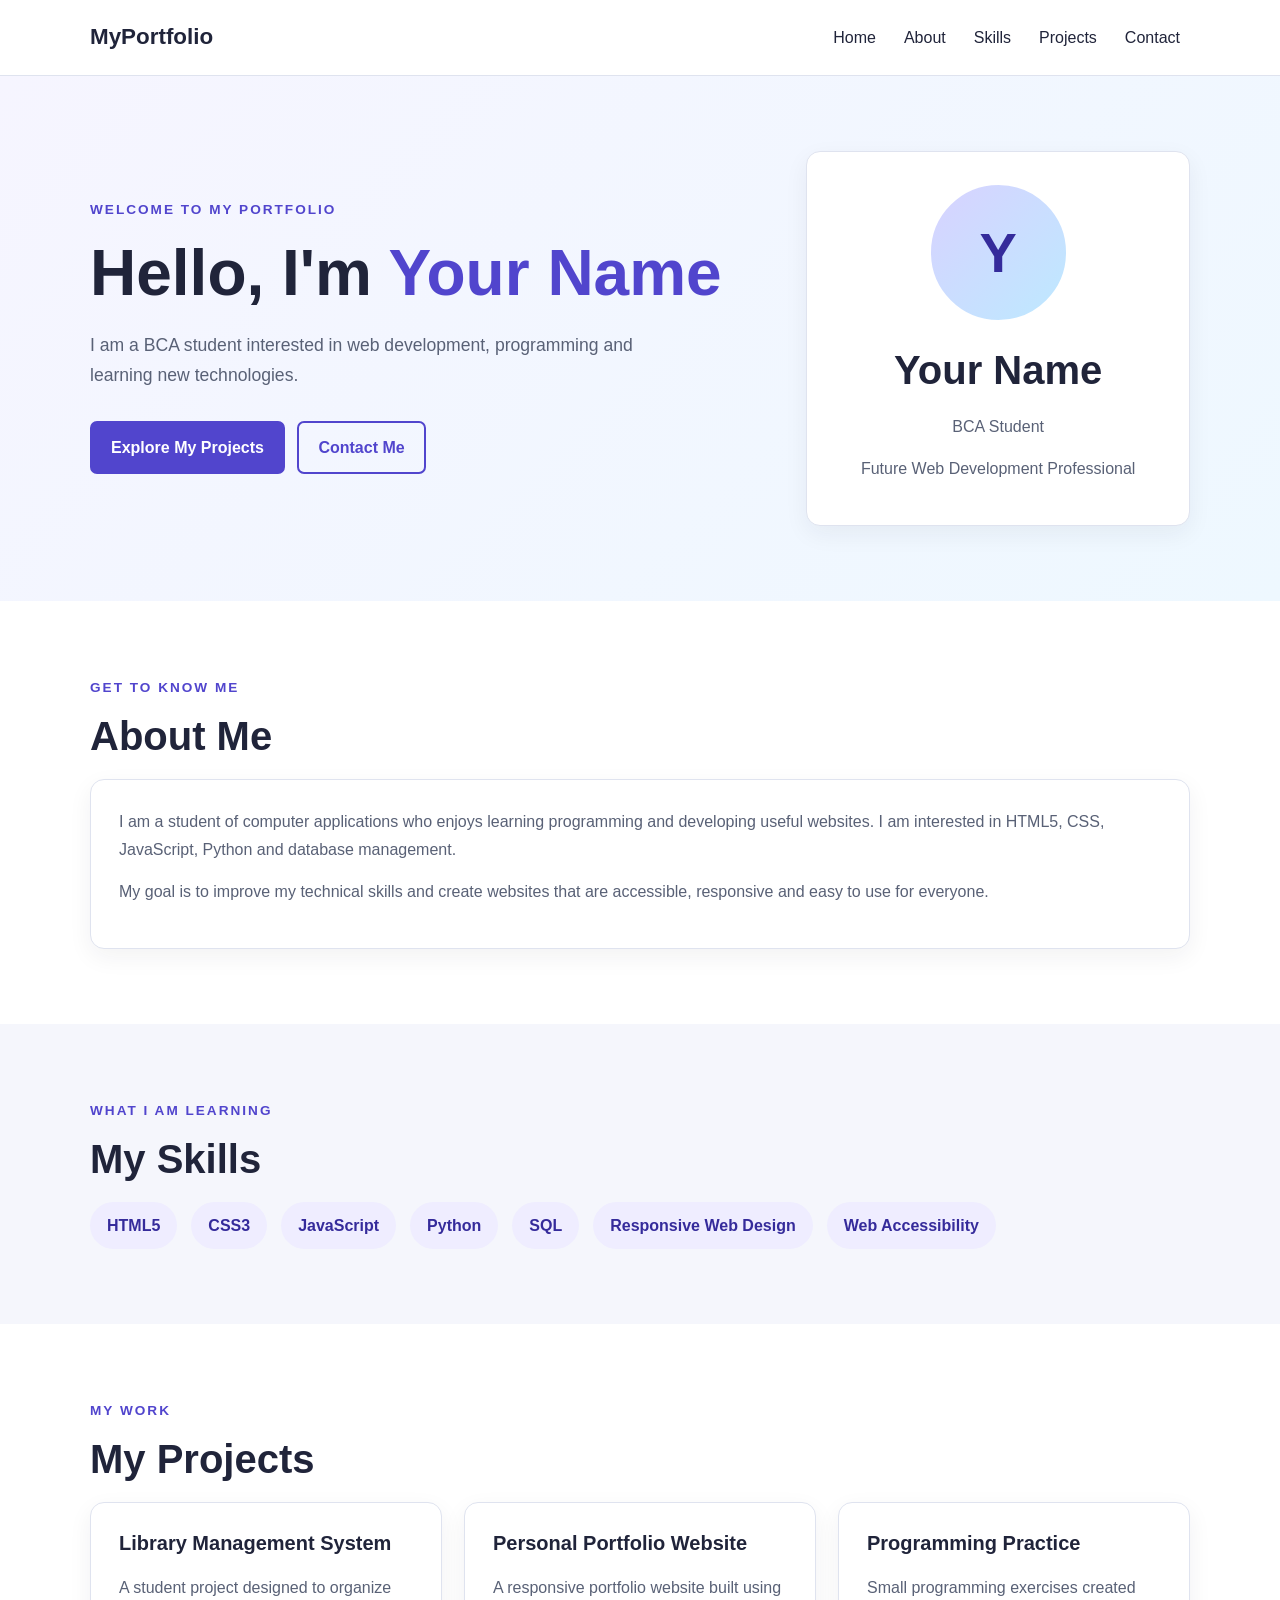
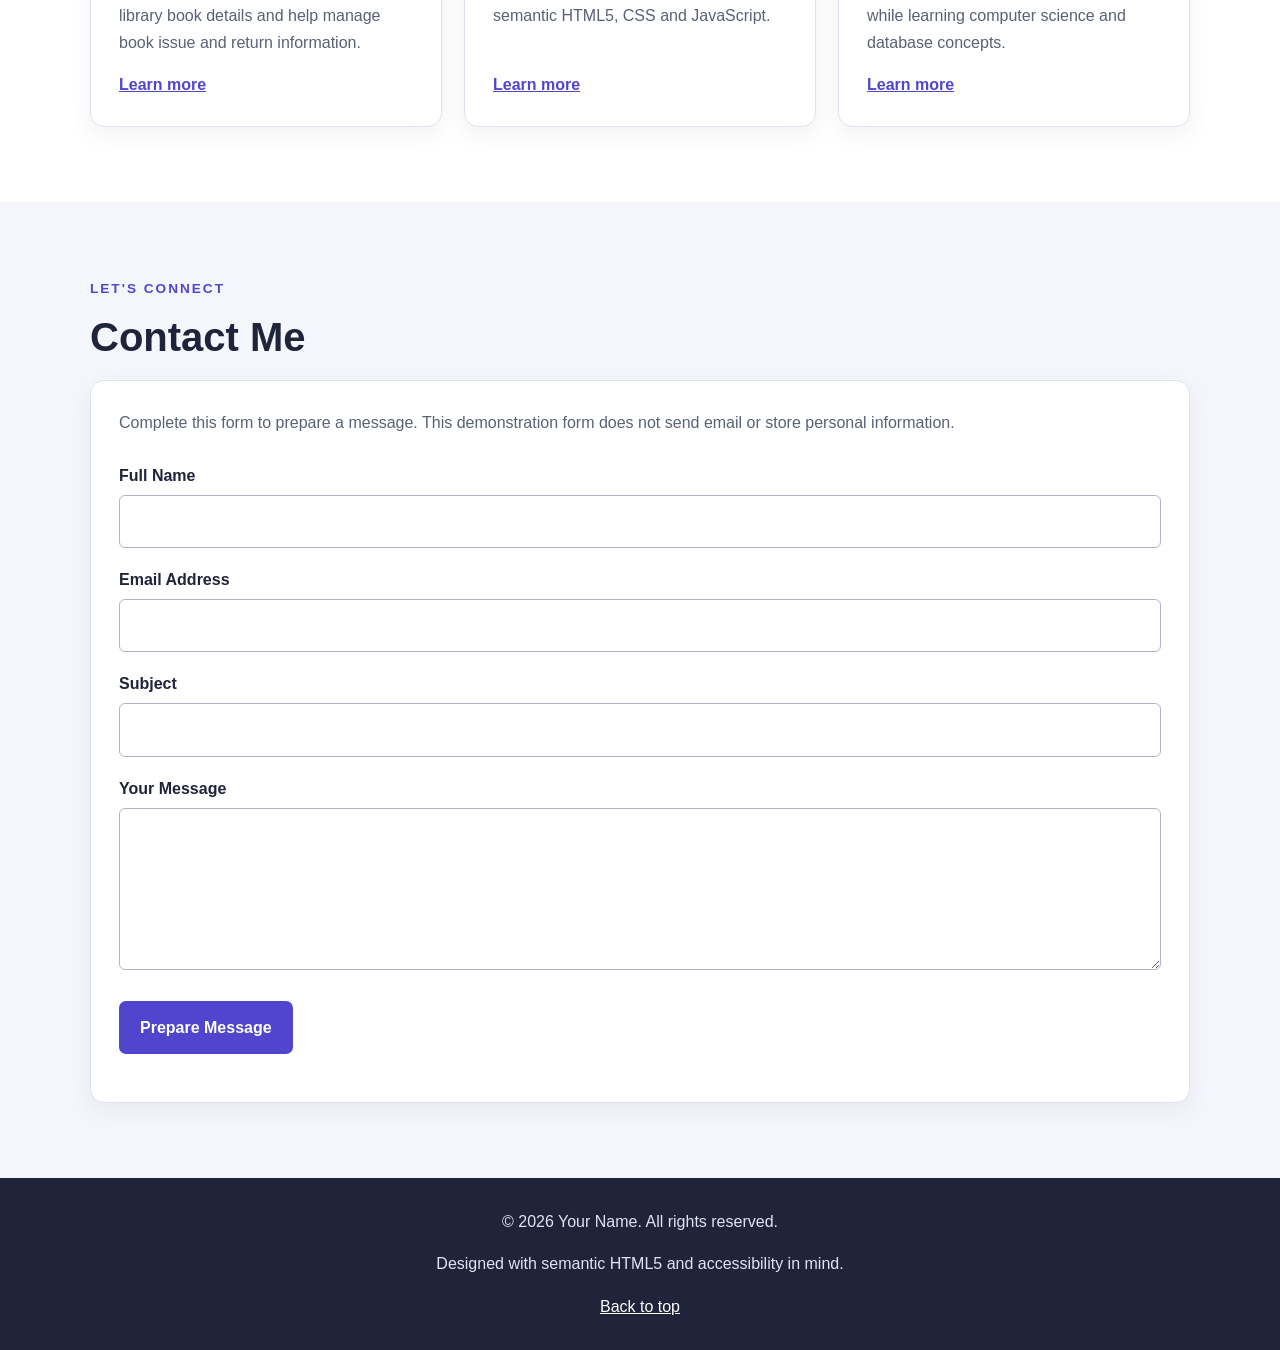
==== index.html @ eb57e6b4 "Add files via upload" ====
<!DOCTYPE html>
<html lang="en">
<head>
    <meta charset="UTF-8">
    <meta name="viewport" content="width=device-width, initial-scale=1.0">

    <meta name="description" content="Welcome to my personal portfolio. Explore my education, skills, projects and contact information.">
    <meta name="keywords" content="personal portfolio, HTML5, web development, student projects">
    <meta name="author" content="Your Name">
    <meta name="robots" content="index, follow">

    <title>My Personal Portfolio | Home</title>

    <link rel="stylesheet" href="style.css">
    <script src="script.js" defer></script>
</head>

<body>
    <a class="skip-link" href="#main-content">Skip to main content</a>

    <header class="site-header">
        <div class="container header-content">
            <a class="logo" href="#home" aria-label="My Portfolio home">
                MyPortfolio
            </a>

            <nav aria-label="Main navigation">
                <ul class="nav-links">
                    <li><a href="#home">Home</a></li>
                    <li><a href="#about">About</a></li>
                    <li><a href="#skills">Skills</a></li>
                    <li><a href="#projects">Projects</a></li>
                    <li><a href="#contact">Contact</a></li>
                </ul>
            </nav>
        </div>
    </header>

    <main id="main-content">
        <section id="home" class="hero section" aria-labelledby="home-title">
            <div class="container hero-content">
                <div class="hero-text">
                    <p class="eyebrow">WELCOME TO MY PORTFOLIO</p>
                    <h1 id="home-title">Hello, I'm <span>Your Name</span></h1>
                    <p class="hero-description">
                        I am a BCA student interested in web development,
                        programming and learning new technologies.
                    </p>

                    <a class="button" href="#projects">Explore My Projects</a>
                    <a class="button button-outline" href="#contact">Contact Me</a>
                </div>

                <div class="profile-card">
                    <div class="profile-avatar" role="img"
                         aria-label="Decorative profile avatar with letter Y">
                        Y
                    </div>
                    <h2>Your Name</h2>
                    <p>BCA Student</p>
                    <p>Future Web Development Professional</p>
                </div>
            </div>
        </section>

        <section id="about" class="section" aria-labelledby="about-title">
            <div class="container">
                <p class="eyebrow">GET TO KNOW ME</p>
                <h2 id="about-title">About Me</h2>

                <div class="content-card">
                    <p>
                        I am a student of computer applications who enjoys
                        learning programming and developing useful websites.
                        I am interested in HTML5, CSS, JavaScript, Python
                        and database management.
                    </p>
                    <p>
                        My goal is to improve my technical skills and create
                        websites that are accessible, responsive and easy
                        to use for everyone.
                    </p>
                </div>
            </div>
        </section>

        <section id="skills" class="section section-light"
                 aria-labelledby="skills-title">
            <div class="container">
                <p class="eyebrow">WHAT I AM LEARNING</p>
                <h2 id="skills-title">My Skills</h2>

                <ul class="skills-list" aria-label="Technical skills">
                    <li>HTML5</li>
                    <li>CSS3</li>
                    <li>JavaScript</li>
                    <li>Python</li>
                    <li>SQL</li>
                    <li>Responsive Web Design</li>
                    <li>Web Accessibility</li>
                </ul>
            </div>
        </section>

        <section id="projects" class="section"
                 aria-labelledby="projects-title">
            <div class="container">
                <p class="eyebrow">MY WORK</p>
                <h2 id="projects-title">My Projects</h2>

                <div class="project-grid">
                    <article class="project-card">
                        <h3>Library Management System</h3>
                        <p>
                            A student project designed to organize library
                            book details and help manage book issue and
                            return information.
                        </p>
                        <a href="#contact"
                           aria-label="Contact me about the Library Management System">
                            Learn more
                        </a>
                    </article>

                    <article class="project-card">
                        <h3>Personal Portfolio Website</h3>
                        <p>
                            A responsive portfolio website built using
                            semantic HTML5, CSS and JavaScript.
                        </p>
                        <a href="#contact"
                           aria-label="Contact me about the Personal Portfolio Website">
                            Learn more
                        </a>
                    </article>

                    <article class="project-card">
                        <h3>Programming Practice</h3>
                        <p>
                            Small programming exercises created while
                            learning computer science and database concepts.
                        </p>
                        <a href="#contact"
                           aria-label="Contact me about programming practice projects">
                            Learn more
                        </a>
                    </article>
                </div>
            </div>
        </section>

        <section id="contact" class="section section-light"
                 aria-labelledby="contact-title">
            <div class="container">
                <p class="eyebrow">LET'S CONNECT</p>
                <h2 id="contact-title">Contact Me</h2>

                <div class="content-card">
                    <p>
                        Complete this form to prepare a message.
                        This demonstration form does not send email
                        or store personal information.
                    </p>

                    <form id="contact-form">
                        <div class="form-group">
                            <label for="name">Full Name</label>
                            <input type="text" id="name" name="name"
                                   autocomplete="name" required>
                        </div>

                        <div class="form-group">
                            <label for="email">Email Address</label>
                            <input type="email" id="email" name="email"
                                   autocomplete="email" required>
                        </div>

                        <div class="form-group">
                            <label for="subject">Subject</label>
                            <input type="text" id="subject" name="subject"
                                   required>
                        </div>

                        <div class="form-group">
                            <label for="message">Your Message</label>
                            <textarea id="message" name="message"
                                      rows="5" required></textarea>
                        </div>

                        <button class="button" type="submit">
                            Prepare Message
                        </button>

                        <p id="form-status" class="form-status"
                           role="status" aria-live="polite"></p>
                    </form>
                </div>
            </div>
        </section>
    </main>

    <footer class="site-footer">
        <div class="container">
            <p>
                &copy; <span id="year">2026</span>
                Your Name. All rights reserved.
            </p>
            <p>Designed with semantic HTML5 and accessibility in mind.</p>
            <a href="#home">Back to top</a>
        </div>
    </footer>
</body>
</html>
---- style.css ----
/* General page settings */
:root {
    --primary: #5145cd;
    --primary-dark: #352b9b;
    --heading: #20243a;
    --text: #596176;
    --background: #f5f6fc;
    --white: #ffffff;
    --border: #dfe3ef;
    --focus: #ff9f1c;
}

* {
    margin: 0;
    padding: 0;
    box-sizing: border-box;
}

html {
    scroll-behavior: smooth;
    scroll-padding-top: 90px;
}

body {
    font-family: Arial, Helvetica, sans-serif;
    font-size: 16px;
    line-height: 1.7;
    color: var(--heading);
    background: var(--white);
}

a {
    color: var(--primary);
}

a:focus-visible,
button:focus-visible,
input:focus-visible,
textarea:focus-visible {
    outline: 3px solid var(--focus);
    outline-offset: 4px;
}

.container {
    width: min(1100px, 90%);
    margin: 0 auto;
}

.section {
    padding: 75px 0;
}

.section-light {
    background: var(--background);
}

h1,
h2,
h3 {
    line-height: 1.25;
    margin-bottom: 18px;
}

h1 {
    font-size: clamp(2.2rem, 5vw, 4rem);
}

h2 {
    font-size: clamp(1.8rem, 4vw, 2.5rem);
}

h3 {
    font-size: 1.25rem;
}

p {
    color: var(--text);
    margin-bottom: 15px;
}

.skip-link {
    position: absolute;
    top: -100px;
    left: 15px;
    z-index: 1000;
    padding: 12px 18px;
    color: white;
    background: #172554;
    border-radius: 6px;
}

.skip-link:focus {
    top: 15px;
}

/* Header and navigation */
.site-header {
    position: sticky;
    top: 0;
    z-index: 100;
    background: var(--white);
    border-bottom: 1px solid var(--border);
}

.header-content {
    min-height: 75px;
    display: flex;
    justify-content: space-between;
    align-items: center;
    gap: 20px;
}

.logo {
    font-size: 1.4rem;
    font-weight: 800;
    text-decoration: none;
    color: var(--heading);
}

.nav-links {
    display: flex;
    flex-wrap: wrap;
    gap: 8px;
    list-style: none;
}

.nav-links a {
    display: inline-block;
    padding: 8px 10px;
    text-decoration: none;
    color: var(--heading);
    border-radius: 6px;
}

.nav-links a:hover {
    color: var(--primary);
    background: #efedff;
}

/* Home section */
.hero {
    background: linear-gradient(135deg, #f6f5ff, #eef8ff);
}

.hero-content {
    display: grid;
    grid-template-columns: 1.4fr 0.8fr;
    align-items: center;
    gap: 45px;
}

.eyebrow {
    color: var(--primary);
    font-weight: bold;
    letter-spacing: 2px;
    font-size: 0.85rem;
    margin-bottom: 12px;
}

.hero h1 span {
    color: var(--primary);
}

.hero-description {
    max-width: 600px;
    font-size: 1.1rem;
    margin-bottom: 25px;
}

.button {
    display: inline-block;
    border: 2px solid var(--primary);
    background: var(--primary);
    color: var(--white);
    padding: 11px 19px;
    border-radius: 7px;
    text-decoration: none;
    font: inherit;
    font-weight: bold;
    cursor: pointer;
    margin: 5px 8px 5px 0;
}

.button:hover {
    background: var(--primary-dark);
    border-color: var(--primary-dark);
}

.button-outline {
    background: transparent;
    color: var(--primary);
}

.button-outline:hover {
    color: white;
}

.profile-card,
.content-card,
.project-card {
    background: var(--white);
    border: 1px solid var(--border);
    border-radius: 14px;
    padding: 28px;
    box-shadow: 0 8px 25px rgba(32, 36, 58, 0.06);
}

.profile-card {
    text-align: center;
}

.profile-avatar {
    width: 145px;
    height: 145px;
    display: grid;
    place-items: center;
    margin: 0 auto 20px;
    border-radius: 50%;
    background: linear-gradient(135deg, #d8d2ff, #bde9ff);
    color: var(--primary-dark);
    border: 5px solid white;
    font-size: 3.5rem;
    font-weight: bold;
}

/* Skills */
.skills-list {
    display: flex;
    flex-wrap: wrap;
    gap: 14px;
    list-style: none;
}

.skills-list li {
    background: #efedff;
    color: var(--primary-dark);
    padding: 10px 17px;
    border-radius: 25px;
    font-weight: bold;
}

/* Projects */
.project-grid {
    display: grid;
    grid-template-columns: repeat(3, minmax(0, 1fr));
    gap: 22px;
}

.project-card {
    display: flex;
    flex-direction: column;
    align-items: flex-start;
}

.project-card p {
    flex-grow: 1;
}

.project-card a {
    font-weight: bold;
}

/* Contact form */
form {
    margin-top: 25px;
}

.form-group {
    margin-bottom: 18px;
}

label {
    display: block;
    margin-bottom: 6px;
    font-weight: bold;
}

input,
textarea {
    width: 100%;
    padding: 12px;
    border: 1px solid #aeb5c8;
    border-radius: 6px;
    background: white;
    color: var(--heading);
    font: inherit;
}

textarea {
    resize: vertical;
}

.form-status {
    margin-top: 15px;
    font-weight: bold;
}

/* Footer */
.site-footer {
    background: #20243a;
    color: white;
    text-align: center;
    padding: 30px 0;
}

.site-footer p {
    color: #e0e4f2;
}

.site-footer a {
    color: white;
}

/* Responsive layout */
@media (max-width: 760px) {
    .header-content {
        flex-direction: column;
        justify-content: center;
        padding: 15px 0;
    }

    .nav-links {
        justify-content: center;
    }

    .hero-content {
        grid-template-columns: 1fr;
    }

    .project-grid {
        grid-template-columns: 1fr;
    }

    .section {
        padding: 50px 0;
    }

    .profile-card {
        max-width: 420px;
        width: 100%;
        margin: 0 auto;
    }
}

@media (prefers-reduced-motion: reduce) {
    html {
        scroll-behavior: auto;
    }

    *,
    *::before,
    *::after {
        animation-duration: 0.01ms !important;
        transition-duration: 0.01ms !important;
    }
}
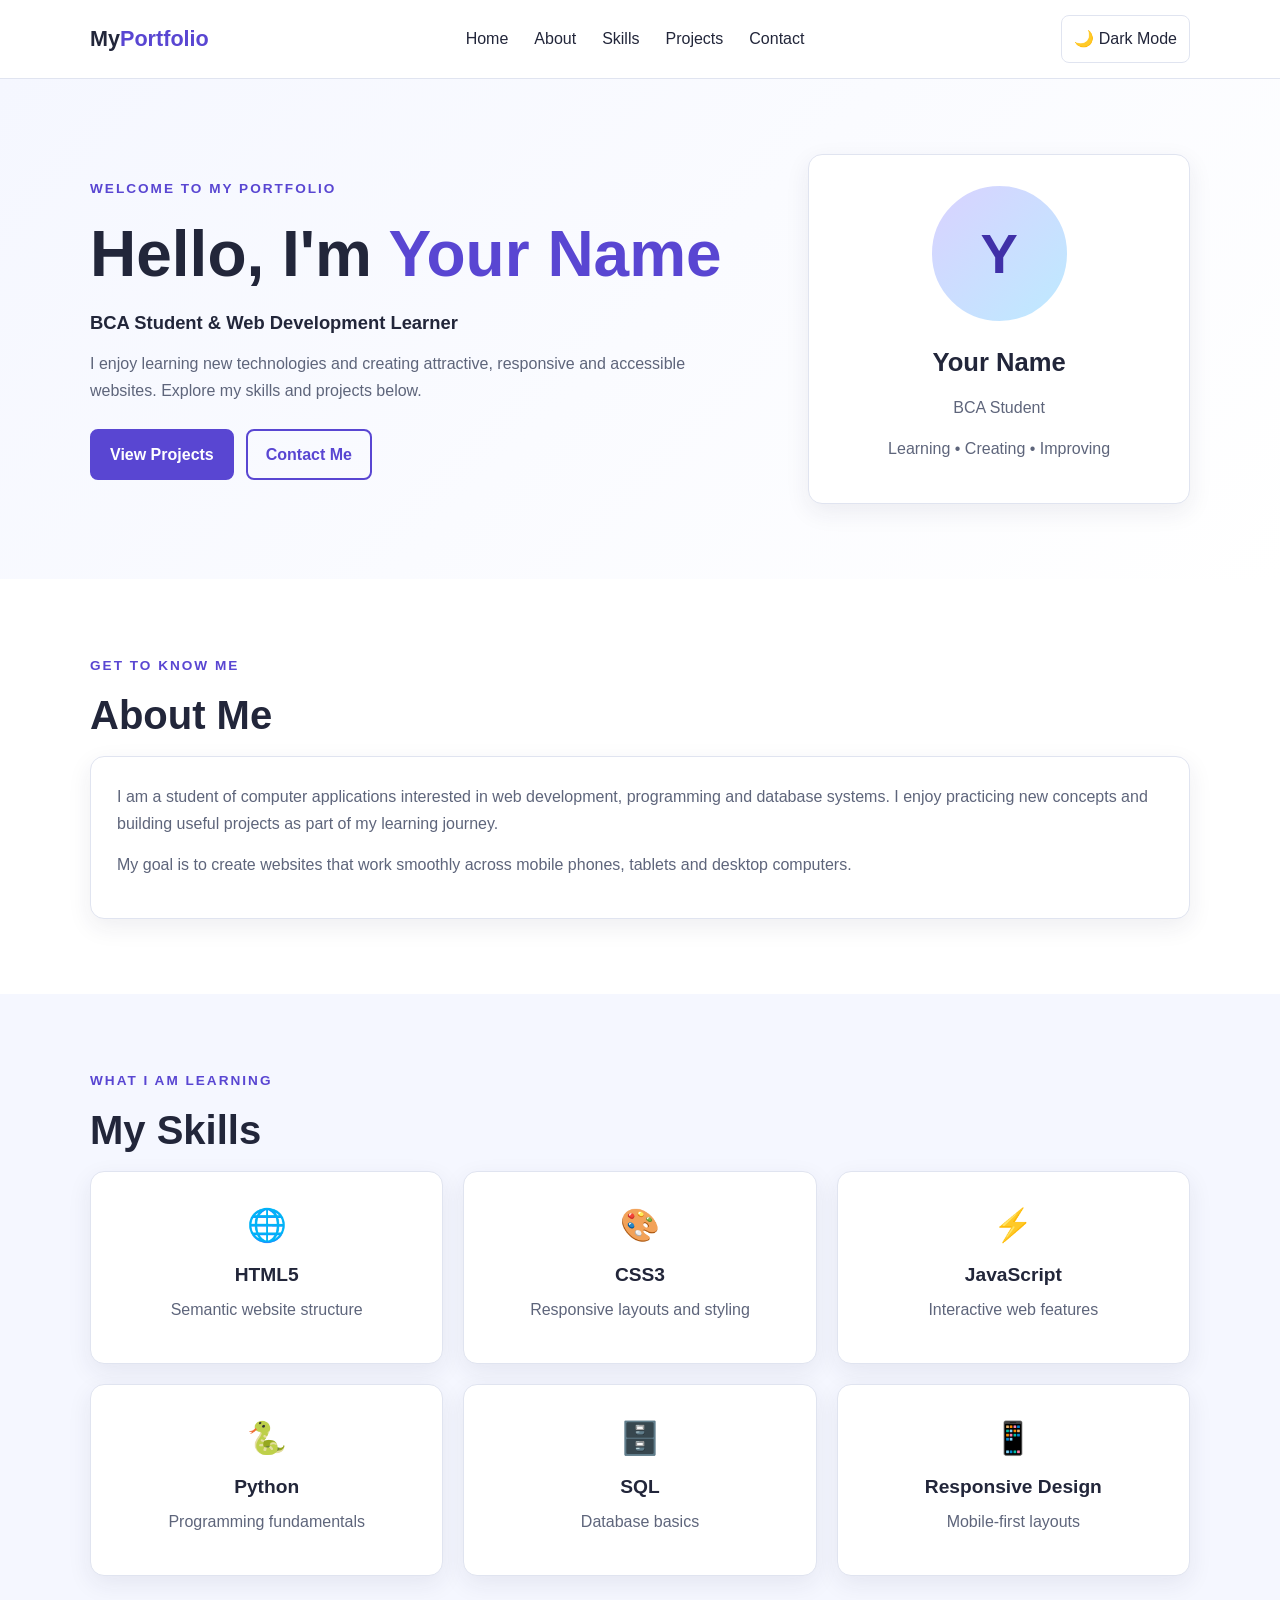
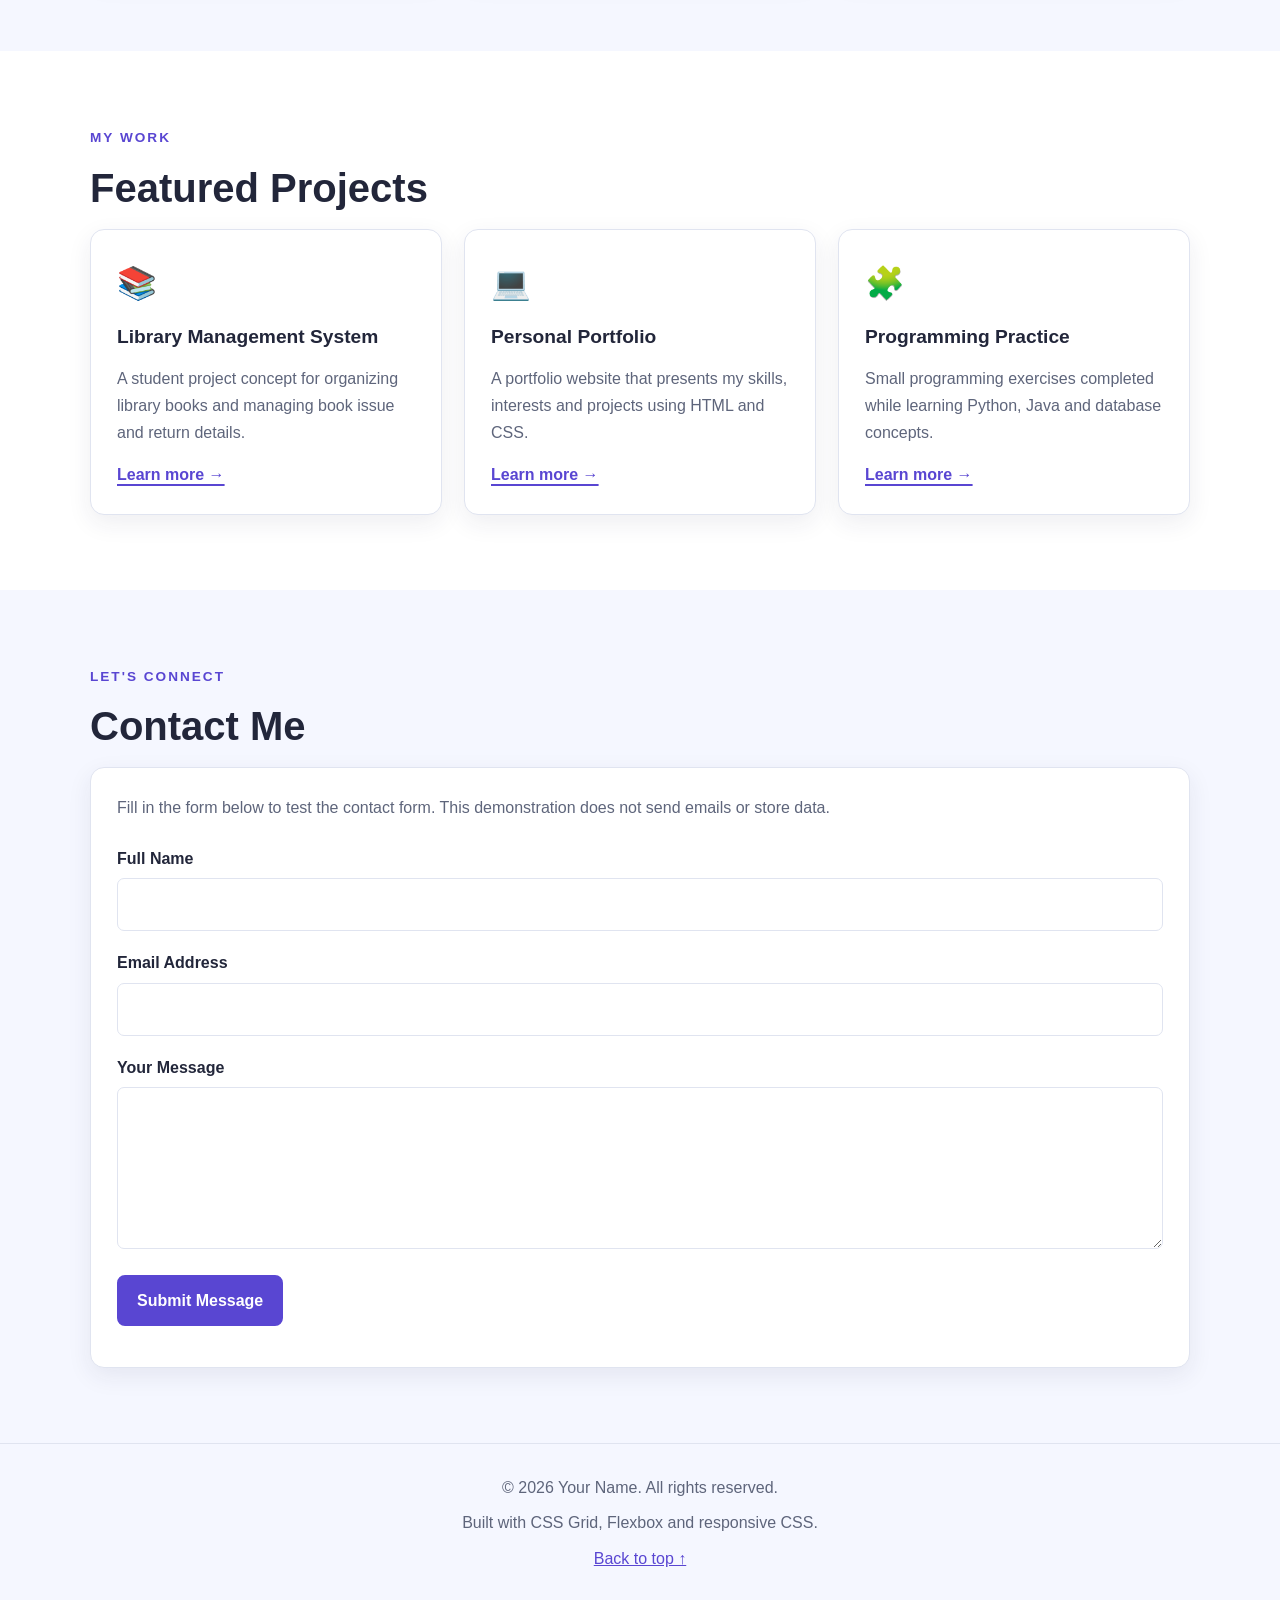
==== commit 7ef7dd4d: "Add files via upload" ====
--- a/index.html
+++ b/index.html
@@ -4,25 +4,20 @@
 <head>
     <meta charset="UTF-8">
     <meta name="viewport" content="width=device-width, initial-scale=1.0">
-
-    <meta name="description" content="Welcome to my personal portfolio. Explore my education, skills, projects and contact information.">
-    <meta name="keywords" content="personal portfolio, HTML5, web development, student projects">
+    <meta name="description" content="Explore my responsive personal portfolio, skills, education and web development projects.">
     <meta name="author" content="Your Name">
-    <meta name="robots" content="index, follow">
-
-    <title>My Personal Portfolio | Home</title>
-
+    <meta name="theme-color" content="#f5f7ff">
+    <title>My Portfolio | Responsive Website</title>
     <link rel="stylesheet" href="style.css">
     <script src="script.js" defer></script>
 </head>
-
 <body>
-    <a class="skip-link" href="#main-content">Skip to main content</a>
-
-    <header class="site-header">
-        <div class="container header-content">
-            <a class="logo" href="#home" aria-label="My Portfolio home">
-                MyPortfolio
+    <a class="skip-link" href="#main">Skip to main content</a>
+
+    <header class="header">
+        <div class="container navbar">
+            <a class="logo" href="#home" aria-label="Portfolio home">
+                My<span>Portfolio</span>
             </a>
 
             <nav aria-label="Main navigation">
@@ -34,33 +29,44 @@
                     <li><a href="#contact">Contact</a></li>
                 </ul>
             </nav>
+
+            <button id="theme-toggle" class="theme-button"
+                    type="button" aria-pressed="false"
+                    aria-label="Switch to dark mode">
+                🌙 Dark Mode
+            </button>
         </div>
     </header>
 
-    <main id="main-content">
+    <main id="main">
         <section id="home" class="hero section" aria-labelledby="home-title">
-            <div class="container hero-content">
-                <div class="hero-text">
+            <div class="container hero-grid">
+                <div class="hero-content">
                     <p class="eyebrow">WELCOME TO MY PORTFOLIO</p>
-                    <h1 id="home-title">Hello, I'm <span>Your Name</span></h1>
-                    <p class="hero-description">
-                        I am a BCA student interested in web development,
-                        programming and learning new technologies.
-                    </p>
-
-                    <a class="button" href="#projects">Explore My Projects</a>
-                    <a class="button button-outline" href="#contact">Contact Me</a>
-                </div>
-
-                <div class="profile-card">
-                    <div class="profile-avatar" role="img"
-                         aria-label="Decorative profile avatar with letter Y">
-                        Y
+                    <h1 id="home-title">
+                        Hello, I'm <span>Your Name</span>
+                    </h1>
+                    <h2 class="subtitle">BCA Student & Web Development Learner</h2>
+                    <p>
+                        I enjoy learning new technologies and creating
+                        attractive, responsive and accessible websites.
+                        Explore my skills and projects below.
+                    </p>
+                    <div class="hero-actions">
+                        <a class="button" href="#projects">View Projects</a>
+                        <a class="button button-outline" href="#contact">
+                            Contact Me
+                        </a>
                     </div>
+                </div>
+
+                <aside class="profile-card" aria-label="Profile introduction">
+                    <div class="avatar" role="img"
+                         aria-label="Decorative avatar with letter Y">Y</div>
                     <h2>Your Name</h2>
                     <p>BCA Student</p>
-                    <p>Future Web Development Professional</p>
-                </div>
+                    <p>Learning • Creating • Improving</p>
+                </aside>
             </div>
         </section>
 
@@ -68,37 +74,58 @@
             <div class="container">
                 <p class="eyebrow">GET TO KNOW ME</p>
                 <h2 id="about-title">About Me</h2>
-
                 <div class="content-card">
                     <p>
-                        I am a student of computer applications who enjoys
-                        learning programming and developing useful websites.
-                        I am interested in HTML5, CSS, JavaScript, Python
-                        and database management.
-                    </p>
-                    <p>
-                        My goal is to improve my technical skills and create
-                        websites that are accessible, responsive and easy
-                        to use for everyone.
-                    </p>
-                </div>
-            </div>
-        </section>
-
-        <section id="skills" class="section section-light"
+                        I am a student of computer applications interested
+                        in web development, programming and database systems.
+                        I enjoy practicing new concepts and building useful
+                        projects as part of my learning journey.
+                    </p>
+                    <p>
+                        My goal is to create websites that work smoothly
+                        across mobile phones, tablets and desktop computers.
+                    </p>
+                </div>
+            </div>
+        </section>
+
+        <section id="skills" class="section section-alt"
                  aria-labelledby="skills-title">
             <div class="container">
                 <p class="eyebrow">WHAT I AM LEARNING</p>
                 <h2 id="skills-title">My Skills</h2>
 
-                <ul class="skills-list" aria-label="Technical skills">
-                    <li>HTML5</li>
-                    <li>CSS3</li>
-                    <li>JavaScript</li>
-                    <li>Python</li>
-                    <li>SQL</li>
-                    <li>Responsive Web Design</li>
-                    <li>Web Accessibility</li>
+                <ul class="skills-grid">
+                    <li class="skill-card">
+                        <span aria-hidden="true">🌐</span>
+                        <h3>HTML5</h3>
+                        <p>Semantic website structure</p>
+                    </li>
+                    <li class="skill-card">
+                        <span aria-hidden="true">🎨</span>
+                        <h3>CSS3</h3>
+                        <p>Responsive layouts and styling</p>
+                    </li>
+                    <li class="skill-card">
+                        <span aria-hidden="true">⚡</span>
+                        <h3>JavaScript</h3>
+                        <p>Interactive web features</p>
+                    </li>
+                    <li class="skill-card">
+                        <span aria-hidden="true">🐍</span>
+                        <h3>Python</h3>
+                        <p>Programming fundamentals</p>
+                    </li>
+                    <li class="skill-card">
+                        <span aria-hidden="true">🗄️</span>
+                        <h3>SQL</h3>
+                        <p>Database basics</p>
+                    </li>
+                    <li class="skill-card">
+                        <span aria-hidden="true">📱</span>
+                        <h3>Responsive Design</h3>
+                        <p>Mobile-first layouts</p>
+                    </li>
                 </ul>
             </div>
         </section>
@@ -107,50 +134,52 @@
                  aria-labelledby="projects-title">
             <div class="container">
                 <p class="eyebrow">MY WORK</p>
-                <h2 id="projects-title">My Projects</h2>
-
-                <div class="project-grid">
+                <h2 id="projects-title">Featured Projects</h2>
+
+                <div class="projects-grid">
                     <article class="project-card">
+                        <div class="project-icon" aria-hidden="true">📚</div>
                         <h3>Library Management System</h3>
                         <p>
-                            A student project designed to organize library
-                            book details and help manage book issue and
-                            return information.
+                            A student project concept for organizing library
+                            books and managing book issue and return details.
                         </p>
                         <a href="#contact"
-                           aria-label="Contact me about the Library Management System">
-                            Learn more
+                           aria-label="Ask about the Library Management System project">
+                            Learn more →
                         </a>
                     </article>
 
                     <article class="project-card">
-                        <h3>Personal Portfolio Website</h3>
+                        <div class="project-icon" aria-hidden="true">💻</div>
+                        <h3>Personal Portfolio</h3>
                         <p>
-                            A responsive portfolio website built using
-                            semantic HTML5, CSS and JavaScript.
+                            A portfolio website that presents my skills,
+                            interests and projects using HTML and CSS.
                         </p>
                         <a href="#contact"
-                           aria-label="Contact me about the Personal Portfolio Website">
-                            Learn more
+                           aria-label="Ask about the Personal Portfolio project">
+                            Learn more →
                         </a>
                     </article>
 
                     <article class="project-card">
+                        <div class="project-icon" aria-hidden="true">🧩</div>
                         <h3>Programming Practice</h3>
                         <p>
-                            Small programming exercises created while
-                            learning computer science and database concepts.
+                            Small programming exercises completed while
+                            learning Python, Java and database concepts.
                         </p>
                         <a href="#contact"
-                           aria-label="Contact me about programming practice projects">
-                            Learn more
+                           aria-label="Ask about programming practice projects">
+                            Learn more →
                         </a>
                     </article>
                 </div>
             </div>
         </section>
 
-        <section id="contact" class="section section-light"
+        <section id="contact" class="section section-alt"
                  aria-labelledby="contact-title">
             <div class="container">
                 <p class="eyebrow">LET'S CONNECT</p>
@@ -158,28 +187,21 @@
 
                 <div class="content-card">
                     <p>
-                        Complete this form to prepare a message.
-                        This demonstration form does not send email
-                        or store personal information.
+                        Fill in the form below to test the contact form.
+                        This demonstration does not send emails or store data.
                     </p>
 
                     <form id="contact-form">
                         <div class="form-group">
                             <label for="name">Full Name</label>
-                            <input type="text" id="name" name="name"
+                            <input id="name" name="name" type="text"
                                    autocomplete="name" required>
                         </div>
 
                         <div class="form-group">
                             <label for="email">Email Address</label>
-                            <input type="email" id="email" name="email"
+                            <input id="email" name="email" type="email"
                                    autocomplete="email" required>
-                        </div>
-
-                        <div class="form-group">
-                            <label for="subject">Subject</label>
-                            <input type="text" id="subject" name="subject"
-                                   required>
                         </div>
 
                         <div class="form-group">
@@ -189,25 +211,22 @@
                         </div>
 
                         <button class="button" type="submit">
-                            Prepare Message
+                            Submit Message
                         </button>
 
-                        <p id="form-status" class="form-status"
-                           role="status" aria-live="polite"></p>
+                        <p id="form-status" role="status"
+                           aria-live="polite"></p>
                     </form>
                 </div>
             </div>
         </section>
     </main>
 
-    <footer class="site-footer">
+    <footer class="footer">
         <div class="container">
-            <p>
-                &copy; <span id="year">2026</span>
-                Your Name. All rights reserved.
-            </p>
-            <p>Designed with semantic HTML5 and accessibility in mind.</p>
-            <a href="#home">Back to top</a>
+            <p>&copy; <span id="year">2026</span> Your Name. All rights reserved.</p>
+            <p>Built with CSS Grid, Flexbox and responsive CSS.</p>
+            <a href="#home">Back to top ↑</a>
         </div>
     </footer>
 </body>
--- a/style.css
+++ b/style.css
@@ -1,14 +1,33 @@
 
-/* General page settings */
+/* CSS VARIABLES */
 :root {
-    --primary: #5145cd;
-    --primary-dark: #352b9b;
-    --heading: #20243a;
-    --text: #596176;
-    --background: #f5f6fc;
-    --white: #ffffff;
-    --border: #dfe3ef;
+    --primary: #5946d2;
+    --primary-hover: #4030a8;
+    --background: #ffffff;
+    --surface: #f5f7ff;
+    --card: #ffffff;
+    --text: #22263a;
+    --muted: #5e657b;
+    --border: #e0e4f0;
+    --header-bg: rgba(255, 255, 255, 0.96);
+    --shadow: 0 8px 25px rgba(35, 40, 80, 0.08);
     --focus: #ff9f1c;
+    --radius: 14px;
+}
+
+/* DARK THEME */
+body.dark-theme {
+    --primary: #b4a6ff;
+    --primary-hover: #d0c7ff;
+    --background: #151624;
+    --surface: #1e2032;
+    --card: #24263b;
+    --text: #f3f4ff;
+    --muted: #c1c5da;
+    --border: #3b3e56;
+    --header-bg: rgba(21, 22, 36, 0.97);
+    --shadow: 0 8px 25px rgba(0, 0, 0, 0.18);
+    --focus: #ffd166;
 }
 
 * {
@@ -19,15 +38,15 @@
 
 html {
     scroll-behavior: smooth;
-    scroll-padding-top: 90px;
+    scroll-padding-top: 100px;
 }
 
 body {
     font-family: Arial, Helvetica, sans-serif;
-    font-size: 16px;
     line-height: 1.7;
-    color: var(--heading);
-    background: var(--white);
+    background: var(--background);
+    color: var(--text);
+    transition: background-color 0.25s, color 0.25s;
 }
 
 a {
@@ -44,39 +63,37 @@
 
 .container {
     width: min(1100px, 90%);
-    margin: 0 auto;
+    margin-inline: auto;
 }
 
 .section {
-    padding: 75px 0;
-}
-
-.section-light {
-    background: var(--background);
-}
-
-h1,
-h2,
+    padding-block: 75px;
+}
+
+.section-alt {
+    background: var(--surface);
+}
+
+h1, h2, h3 {
+    line-height: 1.3;
+    margin-bottom: 15px;
+}
+
+h1 {
+    font-size: clamp(2.3rem, 5vw, 4rem);
+}
+
+h2 {
+    font-size: clamp(1.8rem, 3.5vw, 2.5rem);
+}
+
 h3 {
-    line-height: 1.25;
-    margin-bottom: 18px;
-}
-
-h1 {
-    font-size: clamp(2.2rem, 5vw, 4rem);
-}
-
-h2 {
-    font-size: clamp(1.8rem, 4vw, 2.5rem);
-}
-
-h3 {
-    font-size: 1.25rem;
+    font-size: 1.2rem;
 }
 
 p {
-    color: var(--text);
-    margin-bottom: 15px;
+    color: var(--muted);
+    margin-bottom: 14px;
 }
 
 .skip-link {
@@ -94,67 +111,86 @@
     top: 15px;
 }
 
-/* Header and navigation */
-.site-header {
+/* HEADER: FLEXBOX */
+.header {
     position: sticky;
     top: 0;
     z-index: 100;
-    background: var(--white);
+    background: var(--header-bg);
     border-bottom: 1px solid var(--border);
-}
-
-.header-content {
-    min-height: 75px;
+    backdrop-filter: blur(12px);
+}
+
+.navbar {
+    min-height: 78px;
     display: flex;
+    align-items: center;
     justify-content: space-between;
-    align-items: center;
     gap: 20px;
 }
 
 .logo {
-    font-size: 1.4rem;
+    font-size: 1.35rem;
     font-weight: 800;
+    color: var(--text);
     text-decoration: none;
-    color: var(--heading);
+    white-space: nowrap;
+}
+
+.logo span {
+    color: var(--primary);
 }
 
 .nav-links {
     display: flex;
+    align-items: center;
+    justify-content: center;
     flex-wrap: wrap;
-    gap: 8px;
+    gap: 6px;
     list-style: none;
 }
 
 .nav-links a {
-    display: inline-block;
+    display: block;
     padding: 8px 10px;
+    color: var(--text);
     text-decoration: none;
-    color: var(--heading);
-    border-radius: 6px;
+    border-radius: 7px;
 }
 
 .nav-links a:hover {
-    color: var(--primary);
-    background: #efedff;
-}
-
-/* Home section */
+    background: var(--surface);
+    color: var(--primary);
+}
+
+.theme-button {
+    border: 1px solid var(--border);
+    border-radius: 8px;
+    padding: 9px 12px;
+    background: var(--card);
+    color: var(--text);
+    cursor: pointer;
+    font: inherit;
+    white-space: nowrap;
+}
+
+/* HERO: CSS GRID */
 .hero {
-    background: linear-gradient(135deg, #f6f5ff, #eef8ff);
-}
-
-.hero-content {
+    background: linear-gradient(135deg, var(--surface), var(--background));
+}
+
+.hero-grid {
     display: grid;
-    grid-template-columns: 1.4fr 0.8fr;
+    grid-template-columns: minmax(0, 1.4fr) minmax(250px, 0.8fr);
     align-items: center;
-    gap: 45px;
+    gap: 50px;
 }
 
 .eyebrow {
     color: var(--primary);
-    font-weight: bold;
+    font-size: 0.85rem;
+    font-weight: 800;
     letter-spacing: 2px;
-    font-size: 0.85rem;
     margin-bottom: 12px;
 }
 
@@ -162,29 +198,40 @@
     color: var(--primary);
 }
 
-.hero-description {
-    max-width: 600px;
-    font-size: 1.1rem;
-    margin-bottom: 25px;
+.subtitle {
+    font-size: 1.15rem;
+    font-weight: 600;
+    margin-bottom: 15px;
+}
+
+.hero-content > p {
+    max-width: 620px;
+}
+
+.hero-actions {
+    display: flex;
+    flex-wrap: wrap;
+    gap: 12px;
+    margin-top: 25px;
 }
 
 .button {
     display: inline-block;
     border: 2px solid var(--primary);
+    border-radius: 8px;
+    padding: 10px 18px;
     background: var(--primary);
-    color: var(--white);
-    padding: 11px 19px;
-    border-radius: 7px;
+    color: #ffffff;
     text-decoration: none;
     font: inherit;
-    font-weight: bold;
+    font-weight: 700;
     cursor: pointer;
-    margin: 5px 8px 5px 0;
 }
 
 .button:hover {
-    background: var(--primary-dark);
-    border-color: var(--primary-dark);
+    background: var(--primary-hover);
+    border-color: var(--primary-hover);
+    color: #ffffff;
 }
 
 .button-outline {
@@ -193,55 +240,66 @@
 }
 
 .button-outline:hover {
-    color: white;
+    color: var(--background);
 }
 
 .profile-card,
 .content-card,
+.skill-card,
 .project-card {
-    background: var(--white);
+    padding: 26px;
+    background: var(--card);
     border: 1px solid var(--border);
-    border-radius: 14px;
-    padding: 28px;
-    box-shadow: 0 8px 25px rgba(32, 36, 58, 0.06);
+    border-radius: var(--radius);
+    box-shadow: var(--shadow);
 }
 
 .profile-card {
     text-align: center;
 }
 
-.profile-avatar {
+.profile-card h2 {
+    font-size: 1.6rem;
+}
+
+.avatar {
     width: 145px;
     height: 145px;
     display: grid;
     place-items: center;
     margin: 0 auto 20px;
     border-radius: 50%;
-    background: linear-gradient(135deg, #d8d2ff, #bde9ff);
-    color: var(--primary-dark);
-    border: 5px solid white;
+    background: linear-gradient(135deg, #d9d2ff, #bdeaff);
+    color: #4030a8;
     font-size: 3.5rem;
-    font-weight: bold;
-}
-
-/* Skills */
-.skills-list {
-    display: flex;
-    flex-wrap: wrap;
-    gap: 14px;
+    font-weight: 800;
+    border: 5px solid var(--card);
+}
+
+/* SKILLS: CSS GRID */
+.skills-grid {
+    display: grid;
+    grid-template-columns: repeat(3, minmax(0, 1fr));
+    gap: 20px;
     list-style: none;
 }
 
-.skills-list li {
-    background: #efedff;
-    color: var(--primary-dark);
-    padding: 10px 17px;
-    border-radius: 25px;
-    font-weight: bold;
-}
-
-/* Projects */
-.project-grid {
+.skill-card {
+    text-align: center;
+}
+
+.skill-card > span {
+    display: inline-block;
+    font-size: 2rem;
+    margin-bottom: 10px;
+}
+
+.skill-card h3 {
+    margin-bottom: 8px;
+}
+
+/* PROJECTS: CSS GRID */
+.projects-grid {
     display: grid;
     grid-template-columns: repeat(3, minmax(0, 1fr));
     gap: 22px;
@@ -251,6 +309,17 @@
     display: flex;
     flex-direction: column;
     align-items: flex-start;
+    transition: transform 0.2s, box-shadow 0.2s;
+}
+
+.project-card:hover {
+    transform: translateY(-5px);
+    box-shadow: var(--shadow);
+}
+
+.project-icon {
+    font-size: 2rem;
+    margin-bottom: 15px;
 }
 
 .project-card p {
@@ -259,11 +328,13 @@
 
 .project-card a {
     font-weight: bold;
-}
-
-/* Contact form */
+    text-decoration-thickness: 2px;
+    text-underline-offset: 4px;
+}
+
+/* CONTACT FORM */
 form {
-    margin-top: 25px;
+    margin-top: 24px;
 }
 
 .form-group {
@@ -280,10 +351,10 @@
 textarea {
     width: 100%;
     padding: 12px;
-    border: 1px solid #aeb5c8;
-    border-radius: 6px;
-    background: white;
-    color: var(--heading);
+    border: 1px solid var(--border);
+    border-radius: 7px;
+    background: var(--background);
+    color: var(--text);
     font: inherit;
 }
 
@@ -291,58 +362,103 @@
     resize: vertical;
 }
 
-.form-status {
+#form-status {
     margin-top: 15px;
     font-weight: bold;
 }
 
-/* Footer */
-.site-footer {
-    background: #20243a;
-    color: white;
+/* FOOTER */
+.footer {
+    padding-block: 30px;
     text-align: center;
-    padding: 30px 0;
-}
-
-.site-footer p {
-    color: #e0e4f2;
-}
-
-.site-footer a {
-    color: white;
-}
-
-/* Responsive layout */
-@media (max-width: 760px) {
-    .header-content {
+    background: var(--surface);
+    border-top: 1px solid var(--border);
+}
+
+.footer p {
+    margin-bottom: 8px;
+}
+
+/* TABLETS */
+@media (max-width: 900px) {
+    .navbar {
+        flex-wrap: wrap;
+        justify-content: center;
+        padding-block: 14px;
+    }
+
+    .hero-grid {
+        gap: 28px;
+    }
+
+    .skills-grid {
+        grid-template-columns: repeat(2, minmax(0, 1fr));
+    }
+
+    .projects-grid {
+        grid-template-columns: repeat(2, minmax(0, 1fr));
+    }
+}
+
+/* MOBILE PHONES */
+@media (max-width: 600px) {
+    .container {
+        width: 92%;
+    }
+
+    .section {
+        padding-block: 48px;
+    }
+
+    .navbar {
         flex-direction: column;
-        justify-content: center;
-        padding: 15px 0;
+        gap: 12px;
     }
 
     .nav-links {
-        justify-content: center;
-    }
-
-    .hero-content {
-        grid-template-columns: 1fr;
-    }
-
-    .project-grid {
-        grid-template-columns: 1fr;
-    }
-
-    .section {
-        padding: 50px 0;
+        gap: 2px;
+    }
+
+    .nav-links a {
+        padding: 7px;
+        font-size: 0.9rem;
+    }
+
+    .theme-button {
+        align-self: center;
+    }
+
+    .hero-grid {
+        grid-template-columns: minmax(0, 1fr);
+    }
+
+    .hero-actions {
+        flex-direction: column;
+        align-items: stretch;
+    }
+
+    .hero-actions .button {
+        text-align: center;
     }
 
     .profile-card {
-        max-width: 420px;
         width: 100%;
-        margin: 0 auto;
-    }
-}
-
+    }
+
+    .skills-grid,
+    .projects-grid {
+        grid-template-columns: minmax(0, 1fr);
+    }
+
+    .content-card,
+    .skill-card,
+    .project-card,
+    .profile-card {
+        padding: 20px;
+    }
+}
+
+/* REDUCE MOTION FOR ACCESSIBILITY */
 @media (prefers-reduced-motion: reduce) {
     html {
         scroll-behavior: auto;
